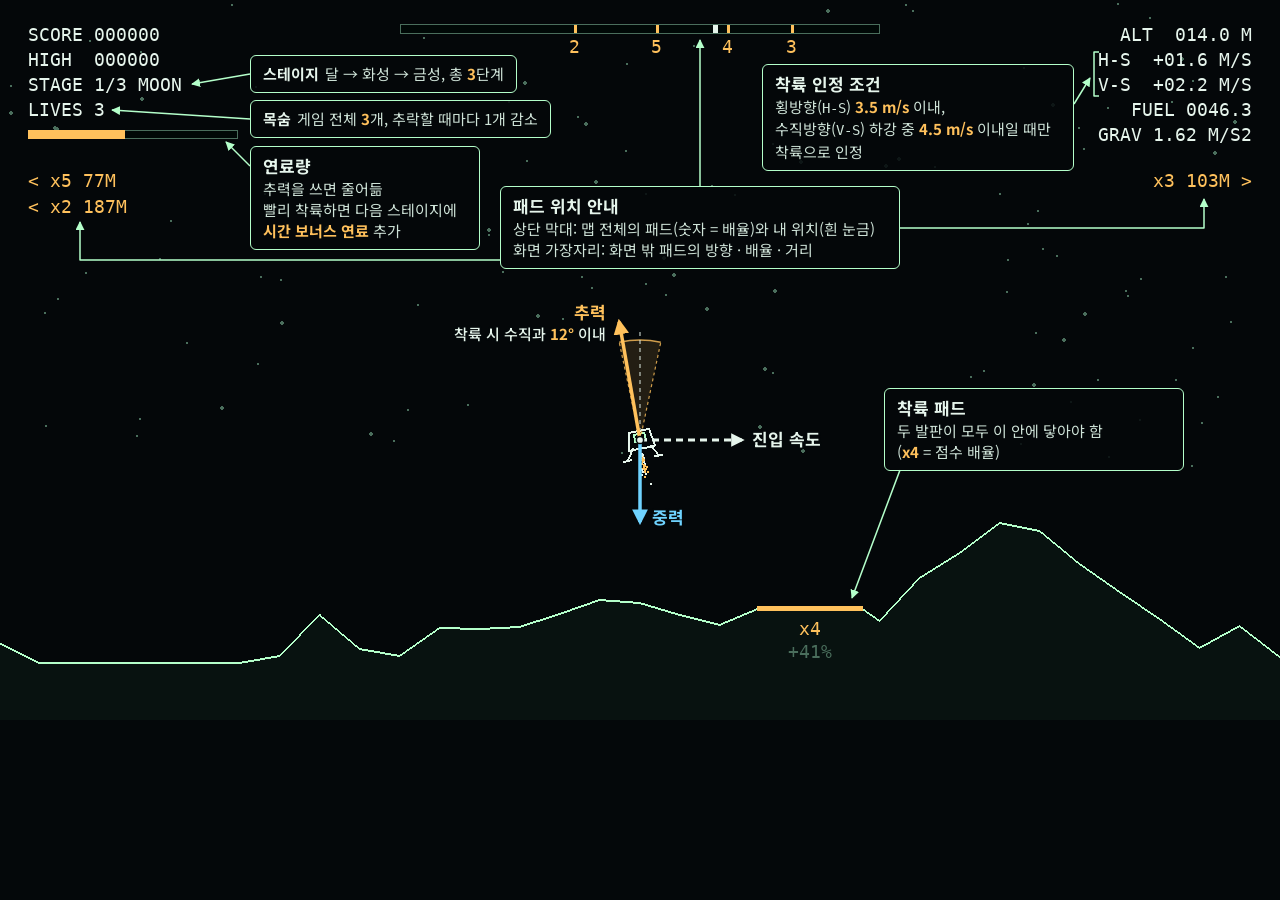
==== docs/infographic/compact.html @ 1942899b "Add a one-screen HUD play guide play-guide-compact.png lays short callouts over the real game frame " ====
<!doctype html>
<html lang="ko">
<head>
<meta charset="utf-8">
<title>Moon Descent HUD Guide</title>
<!--
  한 화면짜리 플레이 가이드: 실제 게임 화면(shots/hud.png) 위에 글상자와 화살표만 올린다.
  PNG 갱신: python scripts/make_infographic.py → play-guide-compact.png
  좌표는 모두 1280×720 게임 화면 기준이며, 내보낼 때 2배(2560×1440)로 렌더링한다.
-->
<link rel="stylesheet" href="https://fonts.googleapis.com/css2?family=Noto+Sans+KR:wght@400;500;700;900&display=block">
<style>
  @font-face { font-family: "Game Mono"; font-weight: 400; src: url(../../lunar_lander/assets/fonts/DejaVuSansMono.ttf); }
  @font-face { font-family: "Game Mono"; font-weight: 700; src: url(../../lunar_lander/assets/fonts/DejaVuSansMono-Bold.ttf); }

  :root {
    --bg: #04080a;
    --phos: #b4ffca;
    --amber: #ffc15c;
    --white: #e6f5ec;
    --text: #cfe3d8;
  }
  * { box-sizing: border-box; margin: 0; padding: 0; }
  html, body { width: 1280px; height: 720px; overflow: hidden; background: var(--bg); }
  body {
    position: relative;
    font-family: "Noto Sans KR", "Apple SD Gothic Neo", "Malgun Gothic", sans-serif;
    word-break: keep-all;
    -webkit-font-smoothing: antialiased;
  }
  /* 게임 화면은 손대지 않고 정수 배율로만 키운다. */
  .screen { position: absolute; inset: 0; width: 1280px; height: 720px; image-rendering: pixelated; }
  svg.layer { position: absolute; inset: 0; }

  .box {
    position: absolute;
    background: rgba(4, 8, 10, .85);
    border: 1.5px solid var(--phos);
    border-radius: 6px;
    padding: 7px 12px 8px;
    color: var(--text);
    font-size: 15px;
    line-height: 1.4;
    white-space: nowrap;
  }
  .box .t { color: var(--white); font-weight: 700; font-size: 17px; line-height: 1.4; }
  .box b { color: var(--white); font-weight: 700; margin-right: 6px; }
  .box em { font-style: normal; font-weight: 700; color: var(--amber); }
  .box .m { font-family: "Game Mono", monospace; font-size: 14px; }

  .vlabel { font-family: "Noto Sans KR", sans-serif; paint-order: stroke; stroke: var(--bg); stroke-width: 4px; stroke-linejoin: round; }
</style>
</head>
<body>
  <img class="screen" src="shots/hud.png" alt="">

  <svg class="layer" width="1280" height="720" viewBox="0 0 1280 720">
    <defs>
      <marker id="lead" viewBox="0 0 10 10" refX="9" refY="5" markerWidth="6" markerHeight="6" orient="auto-start-reverse"><path d="M0,0 L10,5 L0,10 z" fill="#b4ffca"/></marker>
      <marker id="v-thrust" viewBox="0 0 10 10" refX="8" refY="5" markerWidth="4.5" markerHeight="4.5" orient="auto"><path d="M0,0 L10,5 L0,10 z" fill="#ffc15c"/></marker>
      <marker id="v-grav" viewBox="0 0 10 10" refX="8" refY="5" markerWidth="4.5" markerHeight="4.5" orient="auto"><path d="M0,0 L10,5 L0,10 z" fill="#6fd3ff"/></marker>
      <marker id="v-entry" viewBox="0 0 10 10" refX="8" refY="5" markerWidth="4.5" markerHeight="4.5" orient="auto"><path d="M0,0 L10,5 L0,10 z" fill="#e6f5ec"/></marker>
    </defs>

    <!-- 설명 화살표 (가는 선) -->
    <g fill="none" stroke="#b4ffca" stroke-width="1.5" stroke-linejoin="round">
      <!-- 스테이지 / 목숨 -->
      <path d="M250,74 L192,84" marker-end="url(#lead)"/>
      <path d="M250,119 L112,110" marker-end="url(#lead)"/>
      <!-- 연료 바 -->
      <path d="M250,166 L226,142" marker-end="url(#lead)"/>
      <!-- 비행 계기: H-S·V-S 두 줄을 묶는 괄호 -->
      <path d="M1099,52 L1094,52 L1094,96 L1099,96"/>
      <path d="M1074,104 L1090,78" marker-end="url(#lead)"/>
      <!-- 패드 위치 안내: 레이더 · 왼쪽 안내 · 오른쪽 안내 -->
      <path d="M700,186 L700,40" marker-end="url(#lead)"/>
      <path d="M500,260 L80,260 L80,222" marker-end="url(#lead)"/>
      <path d="M900,228 L1204,228 L1204,199" marker-end="url(#lead)"/>
      <!-- 착륙 패드 -->
      <path d="M900,470 L852,598" marker-end="url(#lead)"/>
    </g>

    <!-- 착륙선 벡터: 질량 중심 (640, 440), 기체는 왼쪽으로 10° 기울어져 있다 -->
    <!-- 추력 허용 범위: 수직 기준 ±12° -->
    <path d="M640,440 L619.2,342.2 A100,100 0 0 1 660.8,342.2 Z" fill="#ffc15c" fill-opacity=".12" stroke="none"/>
    <path d="M619.2,342.2 A100,100 0 0 1 660.8,342.2" fill="none" stroke="#ffc15c" stroke-width="1.5" stroke-opacity=".8"/>
    <g stroke="#ffc15c" stroke-width="1.2" stroke-dasharray="3 3" opacity=".8">
      <line x1="640" y1="440" x2="619.2" y2="342.2"/><line x1="640" y1="440" x2="660.8" y2="342.2"/>
    </g>
    <line x1="640" y1="440" x2="640" y2="328" stroke="#e6f5ec" stroke-width="1.3" stroke-dasharray="4 4" opacity=".75"/>
    <!-- 벡터 (굵은 선) -->
    <line x1="640" y1="440" x2="619.2" y2="321.8" stroke="#ffc15c" stroke-width="3.5" marker-end="url(#v-thrust)"/>
    <line x1="640" y1="440" x2="640" y2="522" stroke="#6fd3ff" stroke-width="3.5" marker-end="url(#v-grav)"/>
    <line x1="640" y1="440" x2="742" y2="440" stroke="#e6f5ec" stroke-width="3" stroke-dasharray="7 5" marker-end="url(#v-entry)"/>
    <circle cx="640" cy="440" r="3.6" fill="#e6f5ec" stroke="#04080a" stroke-width="1.5"/>

    <!-- 벡터 라벨 -->
    <text class="vlabel" x="606" y="319" text-anchor="end" fill="#ffc15c" font-size="17" font-weight="700">추력</text>
    <text class="vlabel" x="606" y="340" text-anchor="end" fill="#e6f5ec" font-size="15" font-weight="500">착륙 시 수직과 <tspan fill="#ffc15c" font-weight="700">12°</tspan> 이내</text>
    <text class="vlabel" x="652" y="524" fill="#6fd3ff" font-size="17" font-weight="700">중력</text>
    <text class="vlabel" x="752" y="446" fill="#e6f5ec" font-size="17" font-weight="700">진입 속도</text>
  </svg>

  <!-- 글상자 -->
  <div class="box" style="left:250px;top:55px"><b>스테이지</b>달 → 화성 → 금성, 총 <em>3</em>단계</div>
  <div class="box" style="left:250px;top:100px"><b>목숨</b>게임 전체 <em>3</em>개, 추락할 때마다 1개 감소</div>
  <div class="box" style="left:250px;top:146px;width:230px;white-space:normal">
    <div class="t">연료량</div>
    추력을 쓰면 줄어듦<br>빨리 착륙하면 다음 스테이지에 <em>시간 보너스 연료</em> 추가
  </div>
  <div class="box" style="left:762px;top:64px;width:312px">
    <div class="t">착륙 인정 조건</div>
    횡방향(<span class="m">H-S</span>) <em>3.5 m/s</em> 이내,<br>
    수직방향(<span class="m">V-S</span>) 하강 중 <em>4.5 m/s</em> 이내일 때만<br>
    착륙으로 인정
  </div>
  <div class="box" style="left:500px;top:186px;width:400px">
    <div class="t">패드 위치 안내</div>
    상단 막대: 맵 전체의 패드(숫자 = 배율)와 내 위치(흰 눈금)<br>
    화면 가장자리: 화면 밖 패드의 방향 · 배율 · 거리
  </div>
  <div class="box" style="left:884px;top:388px;width:300px">
    <div class="t">착륙 패드</div>
    두 발판이 모두 이 안에 닿아야 함<br>(<em>x4</em> = 점수 배율)
  </div>
</body>
</html>
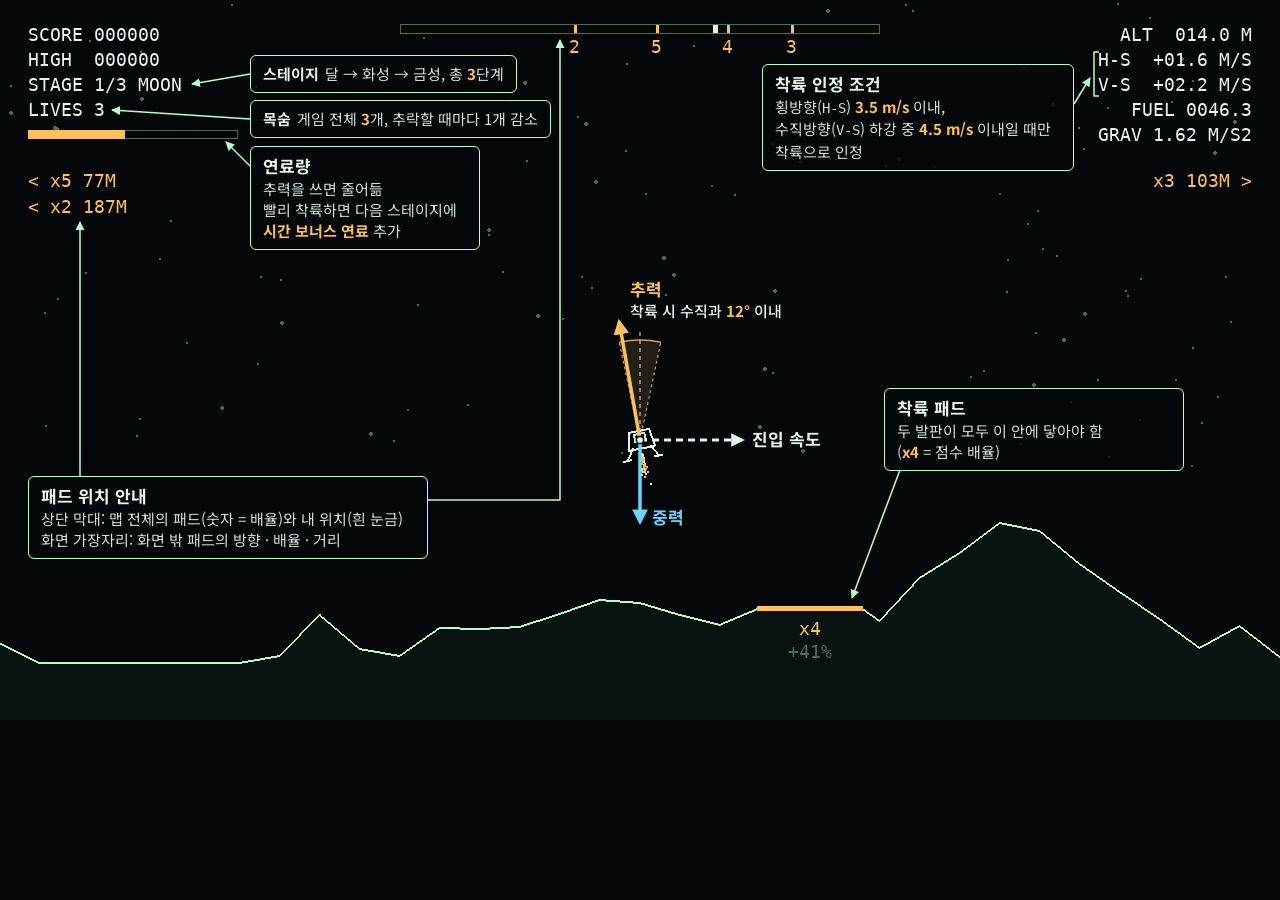
==== commit 43f6cff5: "Move the pad-position note to the lower left The note now points only at the left off-screen pad mar" ====
--- a/docs/infographic/compact.html
+++ b/docs/infographic/compact.html
@@ -72,10 +72,10 @@
       <!-- 비행 계기: H-S·V-S 두 줄을 묶는 괄호 -->
       <path d="M1099,52 L1094,52 L1094,96 L1099,96"/>
       <path d="M1074,104 L1090,78" marker-end="url(#lead)"/>
-      <!-- 패드 위치 안내: 레이더 · 왼쪽 안내 · 오른쪽 안내 -->
-      <path d="M700,186 L700,40" marker-end="url(#lead)"/>
-      <path d="M500,260 L80,260 L80,222" marker-end="url(#lead)"/>
-      <path d="M900,228 L1204,228 L1204,199" marker-end="url(#lead)"/>
+      <!-- 패드 위치 안내 (좌하단): 왼쪽 화면 밖 안내 · 레이더.
+           레이더로 가는 선은 착륙선 왼쪽(x=560)으로 올라가 기체와 벡터를 피한다. -->
+      <path d="M80,476 L80,222" marker-end="url(#lead)"/>
+      <path d="M428,500 L560,500 L560,40" marker-end="url(#lead)"/>
       <!-- 착륙 패드 -->
       <path d="M900,470 L852,598" marker-end="url(#lead)"/>
     </g>
@@ -95,8 +95,8 @@
     <circle cx="640" cy="440" r="3.6" fill="#e6f5ec" stroke="#04080a" stroke-width="1.5"/>
 
     <!-- 벡터 라벨 -->
-    <text class="vlabel" x="606" y="319" text-anchor="end" fill="#ffc15c" font-size="17" font-weight="700">추력</text>
-    <text class="vlabel" x="606" y="340" text-anchor="end" fill="#e6f5ec" font-size="15" font-weight="500">착륙 시 수직과 <tspan fill="#ffc15c" font-weight="700">12°</tspan> 이내</text>
+    <text class="vlabel" x="630" y="296" fill="#ffc15c" font-size="17" font-weight="700">추력</text>
+    <text class="vlabel" x="630" y="317" fill="#e6f5ec" font-size="15" font-weight="500">착륙 시 수직과 <tspan fill="#ffc15c" font-weight="700">12°</tspan> 이내</text>
     <text class="vlabel" x="652" y="524" fill="#6fd3ff" font-size="17" font-weight="700">중력</text>
     <text class="vlabel" x="752" y="446" fill="#e6f5ec" font-size="17" font-weight="700">진입 속도</text>
   </svg>
@@ -114,7 +114,7 @@
     수직방향(<span class="m">V-S</span>) 하강 중 <em>4.5 m/s</em> 이내일 때만<br>
     착륙으로 인정
   </div>
-  <div class="box" style="left:500px;top:186px;width:400px">
+  <div class="box" style="left:28px;top:476px;width:400px">
     <div class="t">패드 위치 안내</div>
     상단 막대: 맵 전체의 패드(숫자 = 배율)와 내 위치(흰 눈금)<br>
     화면 가장자리: 화면 밖 패드의 방향 · 배율 · 거리
